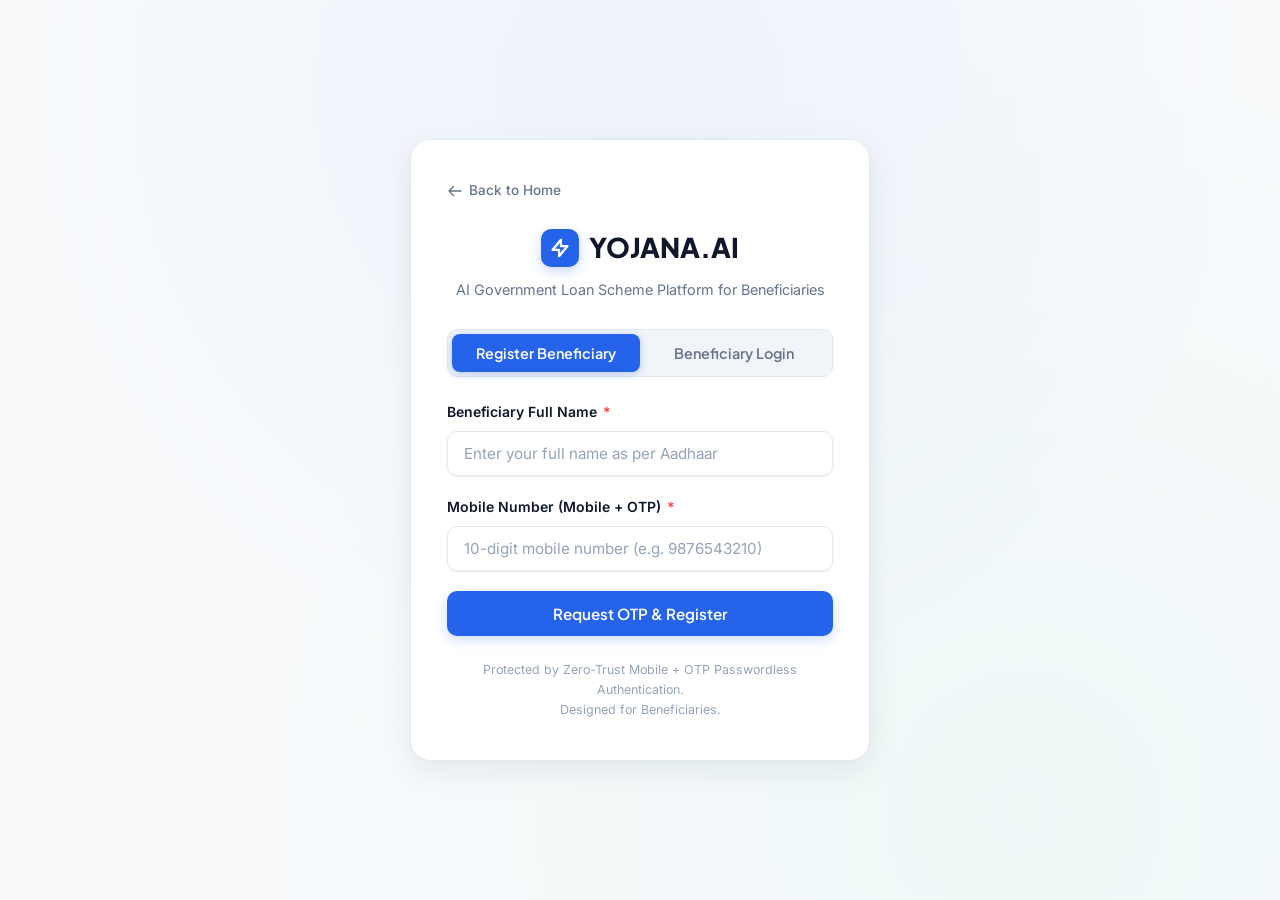
==== frontend/auth.html @ 27538742 "Initial commit: Yojana.ai full-stack web application" ====
<!DOCTYPE html>
<html lang="en">
<head>
  <meta charset="UTF-8">
  <meta name="viewport" content="width=device-width, initial-scale=1.0">
  <title>Yojana.ai — Beneficiary Login & Registration</title>
  <meta name="description" content="AI-assisted government loan scheme recommendation platform for beneficiaries.">
  <link rel="stylesheet" href="css/global.css">
  <link rel="stylesheet" href="css/auth.css">
</head>
<body>
  <div class="auth-container">
    <div class="glass-panel auth-box fade-in">

      <!-- Back to Home Link -->
      <div style="margin-bottom: 20px;">
        <a href="index.html" style="color: var(--text-muted); text-decoration: none; font-size: 0.85rem; display: inline-flex; align-items: center; gap: 6px; font-weight: 500; transition: color 0.2s ease;">
          <svg width="16" height="16" fill="none" stroke="currentColor" viewBox="0 0 24 24"><path stroke-linecap="round" stroke-linejoin="round" stroke-width="2" d="M10 19l-7-7m0 0l7-7m-7 7h18"></path></svg>
          Back to Home
        </a>
      </div>

      <div class="auth-header">
        <div class="brand-badge">
          <div class="brand-logo-icon">
            <svg width="22" height="22" fill="none" stroke="currentColor" viewBox="0 0 24 24"><path stroke-linecap="round" stroke-linejoin="round" stroke-width="2.5" d="M13 10V3L4 14h7v7l9-11h-7z"></path></svg>
          </div>
          <span>YOJANA<span style="color: var(--emerald-400);">.AI</span></span>
        </div>
        <p class="auth-subtitle">AI Government Loan Scheme Platform for Beneficiaries</p>
      </div>

      <!-- Auth Mode Switch Tabs -->
      <div class="auth-tabs">
        <button id="tab-register" class="auth-tab-btn active" onclick="switchAuthTab('register')">Register Beneficiary</button>
        <button id="tab-login" class="auth-tab-btn" onclick="switchAuthTab('login')">Beneficiary Login</button>
      </div>

      <div id="auth-error-alert" class="alert alert-danger" style="display: none;"></div>

      <!-- Step 1: Mobile & Name Input -->
      <div id="request-otp-step">
        <div id="group-beneficiary-name" class="form-group">
          <label class="form-label" for="auth-name">Beneficiary Full Name <span class="req">*</span></label>
          <input type="text" id="auth-name" class="form-control" placeholder="Enter your full name as per Aadhaar">
        </div>

        <div class="form-group">
          <label class="form-label" for="auth-mobile">Mobile Number (Mobile + OTP) <span class="req">*</span></label>
          <input type="tel" id="auth-mobile" class="form-control" placeholder="10-digit mobile number (e.g. 9876543210)" maxlength="10">
        </div>

        <button id="auth-submit-btn" class="btn btn-emerald btn-full" onclick="handleRequestOtp()">
          Request OTP & Register
        </button>
      </div>

      <!-- Step 2: OTP Verification -->
      <div id="otp-step-container" style="display: none;">
        <div class="form-group">
          <label class="form-label" for="auth-otp">Enter 6-Digit OTP <span class="req">*</span></label>
          <input type="text" id="auth-otp" class="form-control" placeholder="Enter 6-digit OTP" maxlength="6" style="letter-spacing: 0.3em; font-size: 1.2rem; text-align: center; font-weight: 700;">
        </div>

        <!-- Dev Mode OTP Display Helper -->
        <div id="dev-otp-display" class="dev-otp-box" style="display: none;">
          <span>Dev Mode OTP Code:</span>
          <span id="dev-otp-code" class="dev-otp-code">------</span>
        </div>

        <div id="resend-timer-text" class="otp-countdown"></div>

        <div style="margin-top: 20px; display: flex; flex-direction: column; gap: 10px;">
          <button id="verify-otp-btn" class="btn btn-emerald btn-full" onclick="handleVerifyAndSubmit()">
            Verify OTP & Proceed
          </button>
          <button id="resend-otp-btn" class="btn btn-outline btn-full btn-sm" onclick="handleRequestOtp()">
            Resend OTP
          </button>
        </div>
      </div>

      <div style="margin-top: 24px; text-align: center; font-size: 0.78rem; color: var(--text-dim);">
        Protected by Zero-Trust Mobile + OTP Passwordless Authentication.<br>
        Designed for Beneficiaries.
      </div>
    </div>
  </div>

  <script src="js/api.js"></script>
  <script src="js/auth.js"></script>
</body>
</html>
---- frontend/css/global.css ----
/* Yojana.ai Global Design System & Theme Tokens (Light-First System) */
@import url('https://fonts.googleapis.com/css2?family=Inter:wght@300;400;500;600;700;800&family=Plus+Jakarta+Sans:wght@500;600;700;800&display=swap');

:root {
  /* Typography Tokens */
  --font-primary: 'Inter', system-ui, -apple-system, sans-serif;
  --font-heading: 'Plus Jakarta Sans', system-ui, -apple-system, sans-serif;

  /* Light-First Color System */
  --bg-dark: #f8fafc;         /* Primary Page Canvas Background */
  --bg-surface: #ffffff;      /* Pure White Card & Panel Surface */
  --bg-card: #ffffff;
  --bg-card-hover: #f1f5f9;
  --bg-subtle-blue: #f0f7ff;   /* Soft Blue-tinted Surface */
  --bg-light-blue: #eff6ff;    /* Active / Highlighted Background */

  --border-color: #e2e8f0;    /* Soft Neutral Border */
  --border-active: #2563eb;   /* Active Blue Border */
  --border-emerald: #a7f3d0;  /* Subtle Success Border */

  /* Primary Brand Colors (Refined Blue Palette) */
  --primary-600: #2563eb;     /* Primary Action Blue */
  --primary-700: #1d4ed8;     /* Hover State Blue */
  --primary-800: #1e40af;     /* Active Click Blue */
  --primary-500: #3b82f6;     /* Accent Blue */
  --primary-400: #60a5fa;     /* Light Highlight */
  --primary-100: #dbeafe;     /* Subtle Blue Tint */
  --primary-50:  #eff6ff;     /* Surface Blue Tint */

  /* Accent & Status Colors */
  --emerald-600: #10b981;
  --emerald-700: #047857;
  --emerald-50:  #ecfdf5;
  --emerald-text:#065f46;

  --amber-500: #f59e0b;
  --amber-50:  #fffbeb;
  --amber-text:#92400e;

  --rose-600:  #ef4444;
  --rose-50:   #fef2f2;
  --rose-text: #991b1b;

  /* Neutral Text Hierarchy */
  --text-main:  #0f172a;  /* Dark Navy Headings & Primary Text */
  --text-body:  #334155;  /* Slate Body Text */
  --text-muted: #64748b;  /* Muted Secondary Text */
  --text-dim:   #94a3b8;  /* Metadata & Placeholder Text */

  /* Spacing Scale System (Multiples of 4px / 8px) */
  --space-1:  4px;
  --space-2:  8px;
  --space-3:  12px;
  --space-4:  16px;
  --space-5:  20px;
  --space-6:  24px;
  --space-8:  32px;
  --space-10: 40px;
  --space-12: 48px;
  --space-16: 64px;
  --space-20: 80px;

  /* Border Radius System */
  --radius-sm: 8px;     /* Badges, Chips, Small Controls */
  --radius-md: 10px;    /* Inputs & Buttons */
  --radius-lg: 16px;    /* Cards & Panels */
  --radius-xl: 20px;    /* Hero Sections & Large Containers */

  /* Enhanced Soft Blue & Neutral Shadows */
  --shadow-subtle: 0 1px 3px rgba(15, 23, 42, 0.05), 0 1px 2px rgba(15, 23, 42, 0.03);
  --shadow-card: 0 4px 16px rgba(15, 23, 42, 0.04), 0 1px 3px rgba(37, 99, 235, 0.03);
  --shadow-card-hover: 0 14px 30px rgba(37, 99, 235, 0.12), 0 4px 12px rgba(15, 23, 42, 0.05);
  --shadow-glow-blue: 0 0 24px rgba(37, 99, 235, 0.2);
  --shadow-glow-emerald: 0 0 24px rgba(16, 185, 129, 0.2);
  --shadow-focus-ring: 0 0 0 4px rgba(37, 99, 235, 0.15);

  /* Transitions */
  --transition-fast: 0.25s cubic-bezier(0.4, 0, 0.2, 1);
  --transition-normal: 0.35s cubic-bezier(0.4, 0, 0.2, 1);
}

/* Reset & Accessibility Standards */
* {
  box-sizing: border-box;
  margin: 0;
  padding: 0;
}

body {
  font-family: var(--font-primary);
  background-color: var(--bg-dark);
  color: var(--text-body);
  line-height: 1.6;
  min-height: 100vh;
  overflow-x: hidden;
  -webkit-font-smoothing: antialiased;
}

h1, h2, h3, h4, h5, h6 {
  font-family: var(--font-heading);
  color: var(--text-main);
  font-weight: 700;
  letter-spacing: -0.02em;
}

/* Focus Visible Rings for Keyboard Accessibility */
:focus-visible {
  outline: 2px solid var(--primary-600);
  outline-offset: 2px;
}

/* Screen Reader Only Helper */
.sr-only {
  position: absolute;
  width: 1px;
  height: 1px;
  padding: 0;
  margin: -1px;
  overflow: hidden;
  clip: rect(0, 0, 0, 0);
  white-space: nowrap;
  border-width: 0;
}

/* Light Card Panels */
.glass-panel {
  background: var(--bg-surface);
  border: 1px solid var(--border-color);
  border-radius: var(--radius-lg);
  box-shadow: var(--shadow-card);
}

.glass-panel-interactive {
  background: var(--bg-surface);
  border: 1px solid var(--border-color);
  border-radius: var(--radius-lg);
  box-shadow: var(--shadow-card);
  transition: transform var(--transition-fast), border-color var(--transition-fast), box-shadow var(--transition-fast);
}

.glass-panel-interactive:hover {
  background: var(--bg-surface);
  border-color: var(--border-active);
  box-shadow: var(--shadow-card-hover);
  transform: translateY(-4px);
}

.glass-panel-interactive:hover .nav-icon {
  transform: translateX(3px);
}

/* Universal Skeleton Shimmer Loader System */
.skeleton-box {
  background: linear-gradient(90deg, #f1f5f9 25%, #e2e8f0 50%, #f1f5f9 75%);
  background-size: 200% 100%;
  animation: shimmer 1.5s infinite linear;
  border-radius: var(--radius-sm);
  display: block;
}

@keyframes shimmer {
  0% { background-position: -200% 0; }
  100% { background-position: 200% 0; }
}

.skeleton-card {
  padding: var(--space-6);
  background: #ffffff;
  border: 1px solid var(--border-color);
  border-radius: var(--radius-lg);
  box-shadow: var(--shadow-card);
  display: flex;
  flex-direction: column;
  gap: var(--space-4);
}

.skeleton-text {
  height: 14px;
  width: 100%;
  border-radius: 4px;
}

.skeleton-text-short {
  height: 14px;
  width: 60%;
  border-radius: 4px;
}

.skeleton-title {
  height: 24px;
  width: 75%;
  border-radius: 6px;
}

.skeleton-circle {
  width: 56px;
  height: 56px;
  border-radius: 50%;
  flex-shrink: 0;
}

.skeleton-badge {
  height: 24px;
  width: 90px;
  border-radius: 20px;
}

.skeleton-btn {
  height: 42px;
  width: 100%;
  border-radius: var(--radius-md);
}

/* Action Buttons System */
.btn {
  display: inline-flex;
  align-items: center;
  justify-content: center;
  gap: var(--space-2);
  padding: var(--space-3) var(--space-6);
  font-family: var(--font-heading);
  font-size: 0.95rem;
  font-weight: 600;
  border-radius: var(--radius-md);
  border: 1px solid transparent;
  cursor: pointer;
  transition: all var(--transition-fast);
  text-decoration: none;
  line-height: 1.25;
}

.btn-primary, .btn-emerald {
  background: var(--primary-600);
  color: #ffffff;
  box-shadow: 0 4px 12px rgba(37, 99, 235, 0.22);
}

.btn-primary:hover, .btn-emerald:hover {
  background: var(--primary-700);
  box-shadow: 0 8px 22px rgba(37, 99, 235, 0.35);
  transform: translateY(-2px);
}

.btn-primary:active, .btn-emerald:active {
  background: var(--primary-800);
  transform: translateY(0);
}

.btn-outline {
  background: #ffffff;
  color: var(--primary-600);
  border: 1px solid var(--primary-600);
  box-shadow: var(--shadow-subtle);
}

.btn-outline:hover {
  background: var(--bg-light-blue);
  border-color: var(--primary-700);
  color: var(--primary-700);
  transform: translateY(-1px);
  box-shadow: 0 4px 14px rgba(37, 99, 235, 0.15);
}

.btn:disabled, .btn.disabled {
  opacity: 0.6;
  cursor: not-allowed;
  transform: none !important;
  box-shadow: none !important;
}

.btn-sm {
  padding: var(--space-2) var(--space-4);
  font-size: 0.85rem;
  border-radius: var(--radius-sm);
}

.btn-full {
  width: 100%;
}

/* Form Controls & Inputs */
.form-group {
  margin-bottom: var(--space-5);
}

.form-label {
  display: block;
  font-size: 0.875rem;
  font-weight: 600;
  color: var(--text-main);
  margin-bottom: var(--space-2);
}

.form-label span.req {
  color: var(--rose-600);
  margin-left: 2px;
}

.form-control, .form-select {
  width: 100%;
  padding: var(--space-3) var(--space-4);
  font-family: var(--font-primary);
  font-size: 0.95rem;
  color: var(--text-main);
  background: #ffffff;
  border: 1px solid var(--border-color);
  border-radius: var(--radius-md);
  outline: none;
  transition: border-color var(--transition-fast), box-shadow var(--transition-fast), transform var(--transition-fast);
  box-shadow: var(--shadow-subtle);
}

.form-control:focus, .form-select:focus {
  border-color: var(--primary-600);
  box-shadow: var(--shadow-focus-ring);
  background: #ffffff;
}

.form-control::placeholder {
  color: var(--text-dim);
}

.form-control.is-valid {
  border-color: var(--emerald-600);
  box-shadow: 0 0 0 3px rgba(16, 185, 129, 0.15);
}

.form-control.is-invalid {
  border-color: var(--rose-600);
  box-shadow: 0 0 0 3px rgba(239, 68, 68, 0.15);
}

.form-select {
  cursor: pointer;
}

.form-select option {
  background: #ffffff;
  color: var(--text-main);
}

/* Status Badges */
.badge {
  display: inline-flex;
  align-items: center;
  gap: 6px;
  padding: 4px 10px;
  border-radius: 20px;
  font-size: 0.75rem;
  font-weight: 700;
  text-transform: uppercase;
  letter-spacing: 0.05em;
  transition: transform var(--transition-fast);
}

.badge:hover {
  transform: scale(1.03);
}

.badge-sc {
  background: var(--bg-light-blue);
  color: var(--primary-700);
  border: 1px solid var(--primary-100);
}

.badge-eligible {
  background: var(--emerald-50);
  color: var(--emerald-700);
  border: 1px solid var(--border-emerald);
}

.badge-ineligible {
  background: var(--rose-50);
  color: var(--rose-text);
  border: 1px solid rgba(239, 68, 68, 0.3);
}

.badge-info {
  background: var(--bg-light-blue);
  color: var(--primary-700);
  border: 1px solid rgba(37, 99, 235, 0.3);
}

.badge-rank1 {
  background: var(--primary-600);
  color: #ffffff;
  font-weight: 700;
  box-shadow: 0 2px 8px rgba(37, 99, 235, 0.3);
}

/* Alerts & Notifications */
.alert {
  padding: var(--space-4) var(--space-5);
  border-radius: var(--radius-md);
  font-size: 0.9rem;
  margin-bottom: var(--space-5);
  display: flex;
  align-items: flex-start;
  gap: var(--space-3);
  line-height: 1.5;
}

.alert-danger {
  background: var(--rose-50);
  border: 1px solid rgba(239, 68, 68, 0.3);
  color: var(--rose-text);
}

.alert-success {
  background: var(--emerald-50);
  border: 1px solid var(--border-emerald);
  color: var(--emerald-text);
}

.alert-warning {
  background: var(--amber-50);
  border: 1px solid rgba(245, 158, 11, 0.3);
  color: var(--amber-text);
}

/* Loading Spinner */
.spinner {
  width: 20px;
  height: 20px;
  border: 2px solid rgba(37, 99, 235, 0.2);
  border-radius: 50%;
  border-top-color: var(--primary-600);
  animation: spin 0.8s linear infinite;
  display: inline-block;
}

@keyframes spin {
  to { transform: rotate(360deg); }
}

/* Utility Entrance Animations */
.fade-in {
  animation: fadeIn 0.35s cubic-bezier(0.16, 1, 0.3, 1) forwards;
}

.fade-in-up {
  animation: fadeInUp 0.4s cubic-bezier(0.16, 1, 0.3, 1) forwards;
}

@keyframes fadeIn {
  from { opacity: 0; transform: translateY(6px); }
  to { opacity: 1; transform: translateY(0); }
}

@keyframes fadeInUp {
  from { opacity: 0; transform: translateY(12px) scale(0.99); }
  to { opacity: 1; transform: translateY(0) scale(1); }
}

/* Reduced Motion Preference for Accessibility */
@media (prefers-reduced-motion: reduce) {
  *, ::before, ::after {
    animation-duration: 0.01ms !important;
    animation-iteration-count: 1 !important;
    transition-duration: 0.01ms !important;
    scroll-behavior: auto !important;
  }
}
---- frontend/css/auth.css ----
/* Auth Page Styling (Mobile + OTP Login & Registration - Light Theme) */
.auth-container {
  min-height: 100vh;
  display: flex;
  align-items: center;
  justify-content: center;
  padding: 24px;
  background: radial-gradient(circle at 50% 10%, rgba(37, 99, 235, 0.05), transparent 60%),
              radial-gradient(circle at 80% 90%, rgba(16, 185, 129, 0.04), transparent 60%),
              var(--bg-dark);
}

.auth-box {
  width: 100%;
  max-width: 460px;
  padding: 40px 36px;
  background: #ffffff;
  border: 1px solid var(--border-color);
  border-radius: var(--radius-xl);
  box-shadow: 0 10px 30px rgba(15, 23, 42, 0.08);
}

.auth-header {
  text-align: center;
  margin-bottom: 28px;
}

.brand-badge {
  display: inline-flex;
  align-items: center;
  gap: 10px;
  font-family: var(--font-heading);
  font-size: 1.7rem;
  font-weight: 800;
  color: var(--text-main);
  margin-bottom: 8px;
}

.brand-logo-icon {
  width: 38px;
  height: 38px;
  background: var(--primary-600);
  color: #ffffff;
  border-radius: var(--radius-md);
  display: flex;
  align-items: center;
  justify-content: center;
  box-shadow: 0 4px 12px rgba(37, 99, 235, 0.25);
}

.auth-subtitle {
  color: var(--text-muted);
  font-size: 0.9rem;
}

/* Auth Tabs */
.auth-tabs {
  display: flex;
  background: #f1f5f9;
  padding: 4px;
  border-radius: var(--radius-md);
  margin-bottom: 24px;
  border: 1px solid var(--border-color);
}

.auth-tab-btn {
  flex: 1;
  padding: 10px;
  font-family: var(--font-heading);
  font-size: 0.9rem;
  font-weight: 600;
  color: var(--text-muted);
  background: transparent;
  border: none;
  border-radius: var(--radius-sm);
  cursor: pointer;
  transition: all var(--transition-fast);
}

.auth-tab-btn.active {
  color: #ffffff;
  background: var(--primary-600);
  box-shadow: 0 2px 8px rgba(37, 99, 235, 0.3);
}

/* OTP Dev Helper Box */
.dev-otp-box {
  margin-top: 14px;
  padding: 12px 16px;
  background: var(--emerald-50);
  border: 1px dashed var(--emerald-600);
  border-radius: var(--radius-md);
  font-size: 0.85rem;
  color: var(--emerald-700);
  display: flex;
  align-items: center;
  justify-content: space-between;
}

.dev-otp-code {
  font-family: monospace;
  font-size: 1.2rem;
  font-weight: 700;
  letter-spacing: 0.2em;
  color: var(--text-main);
  background: #ffffff;
  padding: 2px 10px;
  border-radius: var(--radius-sm);
  border: 1px solid var(--border-emerald);
}

.otp-countdown {
  font-size: 0.85rem;
  color: var(--text-dim);
  margin-top: 6px;
  text-align: right;
}
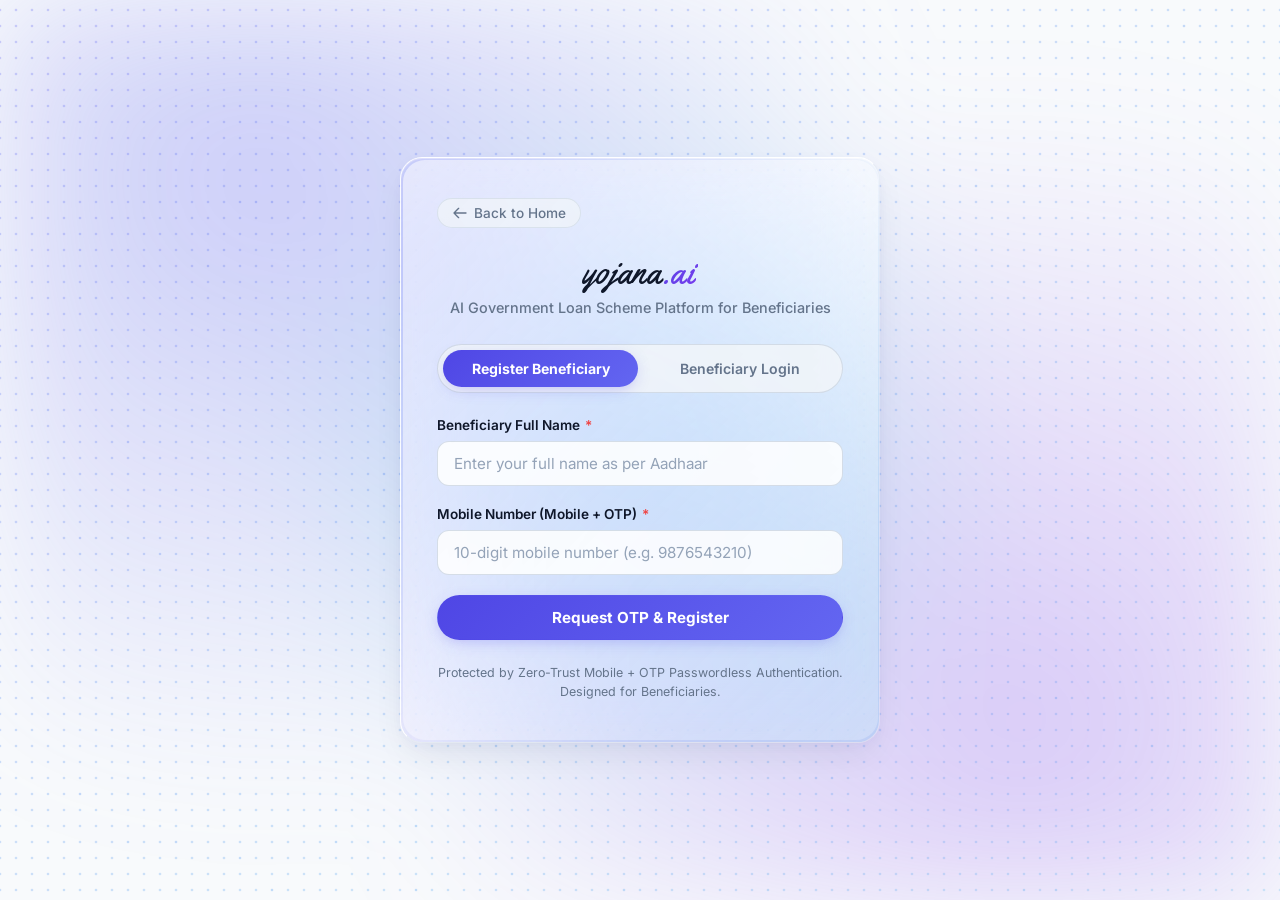
==== commit 648b217e: "Integrate landing page design, card system, logo and color grading across frontend, auth, and dashbo" ====
--- a/frontend/auth.html
+++ b/frontend/auth.html
@@ -3,30 +3,36 @@
 <head>
   <meta charset="UTF-8">
   <meta name="viewport" content="width=device-width, initial-scale=1.0">
-  <title>Yojana.ai — Beneficiary Login & Registration</title>
+  <title>yojana.ai — Beneficiary Login & Registration</title>
   <meta name="description" content="AI-assisted government loan scheme recommendation platform for beneficiaries.">
-  <link rel="stylesheet" href="css/global.css">
+
+  <!-- Google Fonts: Inter & Yellowtail -->
+  <link rel="preconnect" href="https://fonts.googleapis.com" />
+  <link rel="preconnect" href="https://fonts.gstatic.com" crossorigin />
+  <link
+    href="https://fonts.googleapis.com/css2?family=Inter:wght@400;500;600;700;800&family=Yellowtail&display=swap"
+    rel="stylesheet"
+  />
+
   <link rel="stylesheet" href="css/auth.css">
 </head>
 <body>
+  <!-- Interactive Canvas DotField Background -->
+  <div id="dot-field"></div>
+
   <div class="auth-container">
-    <div class="glass-panel auth-box fade-in">
+    <div class="auth-box fade-in">
 
       <!-- Back to Home Link -->
-      <div style="margin-bottom: 20px;">
-        <a href="index.html" style="color: var(--text-muted); text-decoration: none; font-size: 0.85rem; display: inline-flex; align-items: center; gap: 6px; font-weight: 500; transition: color 0.2s ease;">
+      <div style="margin-bottom: 24px;">
+        <a href="index.html" class="back-link">
           <svg width="16" height="16" fill="none" stroke="currentColor" viewBox="0 0 24 24"><path stroke-linecap="round" stroke-linejoin="round" stroke-width="2" d="M10 19l-7-7m0 0l7-7m-7 7h18"></path></svg>
           Back to Home
         </a>
       </div>
 
       <div class="auth-header">
-        <div class="brand-badge">
-          <div class="brand-logo-icon">
-            <svg width="22" height="22" fill="none" stroke="currentColor" viewBox="0 0 24 24"><path stroke-linecap="round" stroke-linejoin="round" stroke-width="2.5" d="M13 10V3L4 14h7v7l9-11h-7z"></path></svg>
-          </div>
-          <span>YOJANA<span style="color: var(--emerald-400);">.AI</span></span>
-        </div>
+        <a href="index.html" class="brand">yojana<span>.ai</span></a>
         <p class="auth-subtitle">AI Government Loan Scheme Platform for Beneficiaries</p>
       </div>
 
@@ -80,7 +86,7 @@
         </div>
       </div>
 
-      <div style="margin-top: 24px; text-align: center; font-size: 0.78rem; color: var(--text-dim);">
+      <div class="auth-footer-note">
         Protected by Zero-Trust Mobile + OTP Passwordless Authentication.<br>
         Designed for Beneficiaries.
       </div>
@@ -89,5 +95,6 @@
 
   <script src="js/api.js"></script>
   <script src="js/auth.js"></script>
+  <script src="js/landing.js" defer></script>
 </body>
 </html>
--- a/frontend/css/auth.css
+++ b/frontend/css/auth.css
@@ -1,23 +1,193 @@
-/* Auth Page Styling (Mobile + OTP Login & Registration - Light Theme) */
+/* ==========================================================================
+   Yojana.ai — Auth (Login & Register) Modern Frosted Glass SaaS Theme
+   ========================================================================== */
+@import url('https://fonts.googleapis.com/css2?family=Inter:wght@400;500;600;700;800&family=Yellowtail&display=swap');
+
+:root {
+  --bg-main: #F8FAFC;
+  --primary-indigo: #6366F1;
+  --primary-indigo-dark: #4F46E5;
+  --primary-violet: #7C3AED;
+  --text-on-light: #0F172A;
+  --text-on-light-body: #334155;
+  --text-muted-light: #64748B;
+  --radius-card-lg: 22px;
+  --radius-pill: 999px;
+  --font-logo: 'Yellowtail', cursive;
+  --font-sans: 'Inter', -apple-system, BlinkMacSystemFont, sans-serif;
+  --ease: cubic-bezier(.22, .61, .36, 1);
+}
+
+/* Base Body & Layout */
+body {
+  font-family: var(--font-sans);
+  color: var(--text-on-light-body);
+  background: var(--bg-main);
+  min-height: 100vh;
+  margin: 0;
+  overflow-x: hidden;
+  -webkit-font-smoothing: antialiased;
+}
+
+/* Interactive Canvas DotField Background */
+#dot-field {
+  position: fixed;
+  inset: 0;
+  width: 100%;
+  height: 100vh;
+  z-index: -2;
+  pointer-events: none;
+  background: var(--bg-main);
+}
+
+#dot-field canvas {
+  display: block;
+  width: 100%;
+  height: 100%;
+  pointer-events: none;
+}
+
 .auth-container {
   min-height: 100vh;
   display: flex;
   align-items: center;
   justify-content: center;
-  padding: 24px;
-  background: radial-gradient(circle at 50% 10%, rgba(37, 99, 235, 0.05), transparent 60%),
-              radial-gradient(circle at 80% 90%, rgba(16, 185, 129, 0.04), transparent 60%),
-              var(--bg-dark);
-}
-
+  padding: 32px 20px;
+  position: relative;
+  z-index: 1;
+  box-sizing: border-box;
+}
+
+/* Ambient Vivid Light Blooms */
+.auth-container::before {
+  content: '';
+  position: fixed;
+  inset: 0;
+  z-index: -1;
+  pointer-events: none;
+  background: 
+    radial-gradient(circle at 20% 20%, rgba(99, 102, 241, 0.30) 0%, transparent 50%),
+    radial-gradient(circle at 80% 80%, rgba(124, 58, 237, 0.25) 0%, transparent 50%),
+    radial-gradient(circle at 50% 50%, rgba(6, 182, 212, 0.20) 0%, transparent 50%);
+  filter: blur(60px);
+  animation: ambientFloat 18s ease-in-out infinite alternate;
+}
+
+@keyframes ambientFloat {
+  0% { transform: scale(1) translate(0, 0); }
+  50% { transform: scale(1.05) translate(-10px, 15px); }
+  100% { transform: scale(0.98) translate(15px, -10px); }
+}
+
+/* ============ LANDING PAGE FROSTED GLASS CARD SYSTEM ============ */
 .auth-box {
   width: 100%;
-  max-width: 460px;
+  max-width: 480px;
   padding: 40px 36px;
-  background: #ffffff;
-  border: 1px solid var(--border-color);
-  border-radius: var(--radius-xl);
-  box-shadow: 0 10px 30px rgba(15, 23, 42, 0.08);
+  border-radius: var(--radius-card-lg);
+  position: relative;
+  overflow: hidden;
+  background: rgba(255, 255, 255, 0.25);
+  backdrop-filter: blur(28px) saturate(160%);
+  -webkit-backdrop-filter: blur(28px) saturate(160%);
+  border-top: 1.5px solid rgba(255, 255, 255, 0.95);
+  border-left: 1.5px solid rgba(255, 255, 255, 0.85);
+  border-bottom: 1px solid rgba(203, 213, 225, 0.35);
+  border-right: 1px solid rgba(203, 213, 225, 0.25);
+  box-shadow: inset 0 1px 1px rgba(255, 255, 255, 0.8), 0 16px 36px -8px rgba(15, 23, 42, 0.08), 0 4px 16px -2px rgba(99, 102, 241, 0.05);
+  z-index: 1;
+  transition: transform 0.35s var(--ease), box-shadow 0.35s var(--ease), border-color 0.35s var(--ease);
+  box-sizing: border-box;
+}
+
+/* Layer 3: Aurora Light */
+.auth-box::before {
+  content: '';
+  position: absolute;
+  inset: -30%;
+  background: radial-gradient(circle at 20% 30%, rgba(99, 102, 241, 0.22) 0%, transparent 55%),
+              radial-gradient(circle at 80% 70%, rgba(6, 182, 212, 0.18) 0%, transparent 55%),
+              radial-gradient(circle at 50% 80%, rgba(139, 92, 246, 0.18) 0%, transparent 55%);
+  filter: blur(35px);
+  z-index: -2;
+  pointer-events: none;
+  animation: auroraFloat 10s ease-in-out infinite alternate;
+}
+
+/* Layer 4: Inner Frosted Panel & Diagonal Glare Layer */
+.auth-box::after {
+  content: '';
+  position: absolute;
+  inset: 1.5px;
+  background-image: 
+    linear-gradient(105deg, transparent 35%, rgba(255, 255, 255, 0.10) 46%, rgba(224, 231, 255, 0.20) 50%, rgba(255, 255, 255, 0.10) 54%, transparent 65%),
+    linear-gradient(135deg, rgba(255, 255, 255, 0.55) 0%, rgba(255, 255, 255, 0.25) 100%);
+  background-size: 250% 250%, 100% 100%;
+  background-position: -200% -200%, 0 0;
+  background-repeat: no-repeat, no-repeat;
+  border-radius: inherit;
+  z-index: -1;
+  pointer-events: none;
+  transition: background-image 0.35s var(--ease);
+}
+
+.auth-box > * {
+  position: relative;
+  z-index: 2;
+}
+
+@keyframes auroraFloat {
+  0% { transform: rotate(0deg) scale(1) translate(0, 0); }
+  50% { transform: rotate(3deg) scale(1.05) translate(2%, 3%); }
+  100% { transform: rotate(-3deg) scale(1.02) translate(-2%, -3%); }
+}
+
+@keyframes glareSweep {
+  0% { background-position: -200% -200%, 0 0; }
+  100% { background-position: 200% 200%, 0 0; }
+}
+
+/* Landing Page Card Hover Effect on Auth Box */
+.auth-box:hover {
+  transform: translateY(-4px) scale(1.01);
+  border-top-color: rgba(255, 255, 255, 1);
+  border-left-color: rgba(255, 255, 255, 0.95);
+  border-bottom-color: rgba(99, 102, 241, 0.4);
+  box-shadow: inset 0 1.5px 1.5px rgba(255, 255, 255, 1), 0 24px 50px -12px rgba(15, 23, 42, 0.12), 0 0 25px 0 rgba(99, 102, 241, 0.14);
+}
+
+.auth-box:hover::after {
+  background-image: 
+    linear-gradient(105deg, transparent 35%, rgba(255, 255, 255, 0.10) 46%, rgba(224, 231, 255, 0.20) 50%, rgba(255, 255, 255, 0.10) 54%, transparent 65%),
+    linear-gradient(135deg, rgba(255, 255, 255, 0.65) 0%, rgba(255, 255, 255, 0.30) 100%);
+  animation: glareSweep 0.65s ease-in-out forwards;
+}
+
+/* ============ BRAND LOGO (EXACT LANDING PAGE LOGO) ============ */
+.brand {
+  font-family: var(--font-logo);
+  font-size: 34px;
+  font-weight: 400;
+  color: #0F172A;
+  letter-spacing: 0.01em;
+  white-space: nowrap;
+  text-decoration: none;
+  display: inline-block;
+  line-height: 1.2;
+  transition: transform 0.25s var(--ease), opacity 0.25s var(--ease);
+}
+
+.brand:hover {
+  transform: translateY(-1px) scale(1.02);
+  opacity: 0.92;
+}
+
+.brand span {
+  background: linear-gradient(135deg, #4F46E5 0%, #7C3AED 100%);
+  -webkit-background-clip: text;
+  -webkit-text-fill-color: transparent;
+  margin-left: 1px;
+  padding-right: 4px;
 }
 
 .auth-header {
@@ -25,73 +195,198 @@
   margin-bottom: 28px;
 }
 
-.brand-badge {
+.auth-subtitle {
+  color: var(--text-muted-light);
+  font-size: 0.9rem;
+  margin-top: 6px;
+  font-weight: 500;
+}
+
+/* Back Link */
+.back-link {
+  color: var(--text-muted-light);
+  text-decoration: none;
+  font-size: 0.85rem;
   display: inline-flex;
   align-items: center;
-  gap: 10px;
-  font-family: var(--font-heading);
-  font-size: 1.7rem;
-  font-weight: 800;
-  color: var(--text-main);
+  gap: 6px;
+  font-weight: 500;
+  padding: 6px 14px;
+  border-radius: var(--radius-pill);
+  background: rgba(241, 245, 249, 0.7);
+  border: 1px solid rgba(203, 213, 225, 0.6);
+  transition: all 0.25s var(--ease);
+}
+
+.back-link:hover {
+  color: var(--primary-indigo-dark);
+  background: #FFFFFF;
+  border-color: rgba(99, 102, 241, 0.4);
+  transform: translateX(-2px);
+}
+
+/* ============ AUTH TABS SYSTEM ============ */
+.auth-tabs {
+  display: flex;
+  background: rgba(241, 245, 249, 0.85);
+  padding: 5px;
+  border-radius: var(--radius-pill);
+  margin-bottom: 24px;
+  border: 1px solid rgba(203, 213, 225, 0.8);
+  gap: 4px;
+}
+
+.auth-tab-btn {
+  flex: 1;
+  padding: 10px 16px;
+  font-family: var(--font-sans);
+  font-size: 0.88rem;
+  font-weight: 600;
+  color: var(--text-muted-light);
+  background: transparent;
+  border: none;
+  border-radius: var(--radius-pill);
+  cursor: pointer;
+  transition: all 0.25s var(--ease);
+}
+
+.auth-tab-btn:hover {
+  color: var(--text-on-light);
+}
+
+.auth-tab-btn.active {
+  color: #FFFFFF;
+  background: linear-gradient(135deg, #4F46E5 0%, #6366F1 100%);
+  font-weight: 700;
+  box-shadow: 0 4px 16px -4px rgba(79, 70, 229, 0.35);
+}
+
+/* ============ FORM INPUTS & BUTTONS ============ */
+.form-group {
+  margin-bottom: 20px;
+}
+
+.form-label {
+  display: block;
+  font-size: 0.85rem;
+  font-weight: 600;
+  color: var(--text-on-light);
   margin-bottom: 8px;
 }
 
-.brand-logo-icon {
-  width: 38px;
-  height: 38px;
-  background: var(--primary-600);
-  color: #ffffff;
-  border-radius: var(--radius-md);
+.form-label span.req {
+  color: #EF4444;
+  margin-left: 2px;
+}
+
+.form-control {
+  width: 100%;
+  padding: 12px 16px;
+  font-family: var(--font-sans);
+  font-size: 0.95rem;
+  color: var(--text-on-light);
+  background: rgba(255, 255, 255, 0.85);
+  border: 1px solid rgba(203, 213, 225, 0.8);
+  border-radius: 12px;
+  outline: none;
+  transition: all 0.25s var(--ease);
+  box-sizing: border-box;
+}
+
+.form-control:focus {
+  border-color: #6366F1;
+  background: #FFFFFF;
+  box-shadow: 0 0 0 3.5px rgba(99, 102, 241, 0.2);
+}
+
+.form-control::placeholder {
+  color: #94A3B8;
+}
+
+/* Action Buttons */
+.btn {
+  display: inline-flex;
+  align-items: center;
+  justify-content: center;
+  gap: 8px;
+  padding: 12px 24px;
+  font-family: var(--font-sans);
+  font-size: 0.95rem;
+  font-weight: 700;
+  border-radius: var(--radius-pill);
+  border: 1.5px solid transparent;
+  cursor: pointer;
+  transition: all 0.25s var(--ease);
+  text-decoration: none;
+  width: 100%;
+  box-sizing: border-box;
+}
+
+.btn-emerald, .btn-primary {
+  background: linear-gradient(135deg, #4F46E5 0%, #6366F1 100%);
+  color: #FFFFFF;
+  box-shadow: 0 4px 16px -4px rgba(79, 70, 229, 0.35);
+}
+
+.btn-emerald:hover, .btn-primary:hover {
+  background: linear-gradient(135deg, #4338CA 0%, #4F46E5 100%);
+  box-shadow: 0 8px 24px -4px rgba(79, 70, 229, 0.45), 0 0 0 3px rgba(99, 102, 241, 0.2);
+  transform: translateY(-2px);
+}
+
+.btn-emerald:active, .btn-primary:active {
+  transform: translateY(0);
+}
+
+.btn-outline {
+  background: rgba(241, 245, 249, 0.8);
+  color: var(--text-on-light);
+  border-color: rgba(203, 213, 225, 0.8);
+  font-size: 0.85rem;
+  padding: 10px 20px;
+}
+
+.btn-outline:hover {
+  background: #FFFFFF;
+  border-color: rgba(99, 102, 241, 0.4);
+  color: #4F46E5;
+  transform: translateY(-1px);
+}
+
+.btn:disabled {
+  opacity: 0.6;
+  cursor: not-allowed;
+  transform: none !important;
+  box-shadow: none !important;
+}
+
+/* Alerts */
+.alert {
+  padding: 12px 16px;
+  border-radius: 12px;
+  font-size: 0.88rem;
+  margin-bottom: 20px;
   display: flex;
   align-items: center;
-  justify-content: center;
-  box-shadow: 0 4px 12px rgba(37, 99, 235, 0.25);
-}
-
-.auth-subtitle {
-  color: var(--text-muted);
-  font-size: 0.9rem;
-}
-
-/* Auth Tabs */
-.auth-tabs {
-  display: flex;
-  background: #f1f5f9;
-  padding: 4px;
-  border-radius: var(--radius-md);
-  margin-bottom: 24px;
-  border: 1px solid var(--border-color);
-}
-
-.auth-tab-btn {
-  flex: 1;
-  padding: 10px;
-  font-family: var(--font-heading);
-  font-size: 0.9rem;
-  font-weight: 600;
-  color: var(--text-muted);
-  background: transparent;
-  border: none;
-  border-radius: var(--radius-sm);
-  cursor: pointer;
-  transition: all var(--transition-fast);
-}
-
-.auth-tab-btn.active {
-  color: #ffffff;
-  background: var(--primary-600);
-  box-shadow: 0 2px 8px rgba(37, 99, 235, 0.3);
-}
-
-/* OTP Dev Helper Box */
+  gap: 10px;
+  line-height: 1.5;
+}
+
+.alert-danger {
+  background: rgba(254, 242, 242, 0.9);
+  border: 1px solid rgba(239, 68, 68, 0.3);
+  color: #991B1B;
+}
+
+/* Dev OTP Helper Box */
 .dev-otp-box {
   margin-top: 14px;
   padding: 12px 16px;
-  background: var(--emerald-50);
-  border: 1px dashed var(--emerald-600);
-  border-radius: var(--radius-md);
+  background: rgba(236, 253, 245, 0.9);
+  border: 1px dashed #10B981;
+  border-radius: 12px;
   font-size: 0.85rem;
-  color: var(--emerald-700);
+  color: #065F46;
   display: flex;
   align-items: center;
   justify-content: space-between;
@@ -102,16 +397,50 @@
   font-size: 1.2rem;
   font-weight: 700;
   letter-spacing: 0.2em;
-  color: var(--text-main);
-  background: #ffffff;
+  color: #0F172A;
+  background: #FFFFFF;
   padding: 2px 10px;
-  border-radius: var(--radius-sm);
-  border: 1px solid var(--border-emerald);
+  border-radius: 6px;
+  border: 1px solid #A7F3D0;
 }
 
 .otp-countdown {
-  font-size: 0.85rem;
-  color: var(--text-dim);
-  margin-top: 6px;
+  font-size: 0.82rem;
+  color: var(--text-muted-light);
+  margin-top: 8px;
   text-align: right;
 }
+
+/* Spinner */
+.spinner {
+  width: 16px;
+  height: 16px;
+  border: 2px solid rgba(255, 255, 255, 0.3);
+  border-radius: 50%;
+  border-top-color: #FFFFFF;
+  animation: spin 0.8s linear infinite;
+  display: inline-block;
+}
+
+@keyframes spin {
+  to { transform: rotate(360deg); }
+}
+
+/* Utility Animations */
+.fade-in {
+  animation: fadeIn 0.4s cubic-bezier(0.16, 1, 0.3, 1) forwards;
+}
+
+@keyframes fadeIn {
+  from { opacity: 0; transform: translateY(12px) scale(0.98); }
+  to { opacity: 1; transform: translateY(0) scale(1); }
+}
+
+/* Footer note */
+.auth-footer-note {
+  margin-top: 24px;
+  text-align: center;
+  font-size: 0.78rem;
+  color: var(--text-muted-light);
+  line-height: 1.5;
+}
